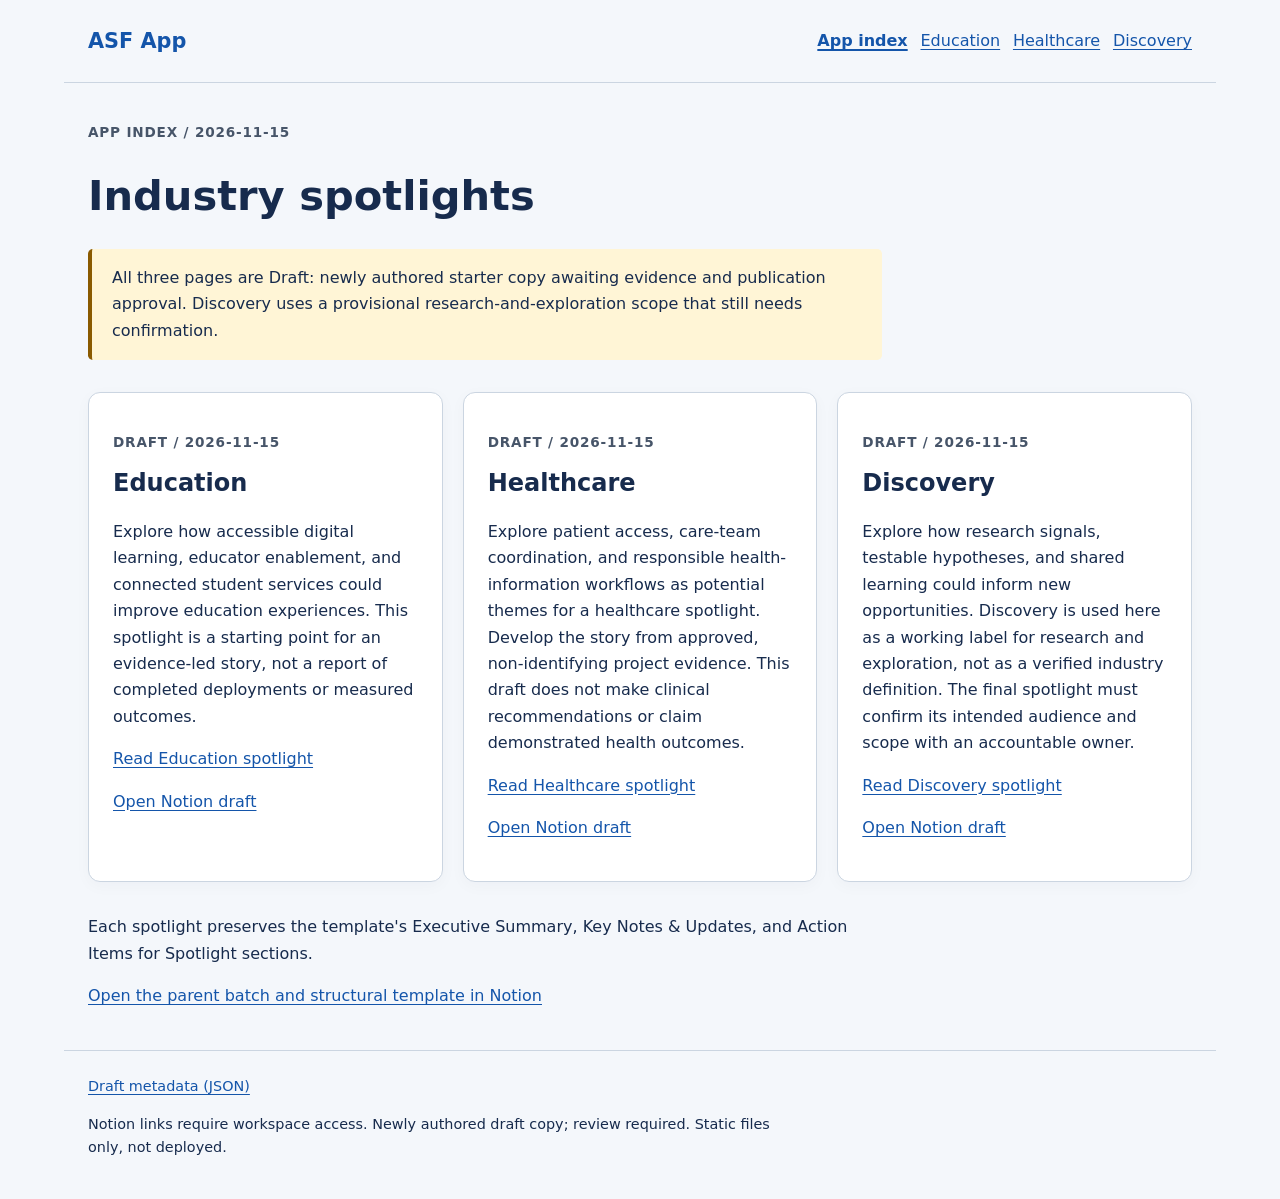
==== app-index/index.html @ f2b4c085 "Initialize industry spotlight drafts and linked app index" ====
<!doctype html>
<html lang="en">
<head>
<meta charset="utf-8">
<meta name="viewport" content="width=device-width, initial-scale=1">
<title>App Index | Industry Spotlight Drafts</title>
<meta name="description" content="Browse Education, Healthcare, and Discovery draft industry spotlights.">
<meta name="robots" content="noindex, nofollow">
<meta name="content-status" content="draft">
<meta name="date" content="2026-11-15">
<link rel="stylesheet" href="styles.css">
</head>
<body>
<a class="skip" href="#main">Skip to content</a>
<header><a class="brand" href="../index.html">ASF App</a><nav aria-label="Primary"><a href="index.html" aria-current="page">App index</a> <a href="education.html">Education</a> <a href="healthcare.html">Healthcare</a> <a href="discovery.html">Discovery</a></nav></header>
<main id="main">
<p class="eyebrow">App index / 2026-11-15</p>
<h1>Industry spotlights</h1>
<p class="notice">All three pages are Draft: newly authored starter copy awaiting evidence and publication approval. Discovery uses a provisional research-and-exploration scope that still needs confirmation.</p>
<section class="cards" aria-label="Industry spotlight drafts">
<article class="card"><p class="eyebrow">Draft / 2026-11-15</p><h2>Education</h2><p>Explore how accessible digital learning, educator enablement, and connected student services could improve education experiences. This spotlight is a starting point for an evidence-led story, not a report of completed deployments or measured outcomes.</p><p><a href="education.html">Read Education spotlight</a></p><p><a href="https://app.notion.com/p/Education-Industry-Spotlight-Draft-41957d1adb20814c8f43ea13ad3e563c">Open Notion draft</a></p></article>
<article class="card"><p class="eyebrow">Draft / 2026-11-15</p><h2>Healthcare</h2><p>Explore patient access, care-team coordination, and responsible health-information workflows as potential themes for a healthcare spotlight. Develop the story from approved, non-identifying project evidence. This draft does not make clinical recommendations or claim demonstrated health outcomes.</p><p><a href="healthcare.html">Read Healthcare spotlight</a></p><p><a href="https://app.notion.com/p/Healthcare-Industry-Spotlight-Draft-41957d1adb2081e9988ed204d432a972">Open Notion draft</a></p></article>
<article class="card"><p class="eyebrow">Draft / 2026-11-15</p><h2>Discovery</h2><p>Explore how research signals, testable hypotheses, and shared learning could inform new opportunities. Discovery is used here as a working label for research and exploration, not as a verified industry definition. The final spotlight must confirm its intended audience and scope with an accountable owner.</p><p><a href="discovery.html">Read Discovery spotlight</a></p><p><a href="https://app.notion.com/p/Discovery-Industry-Spotlight-Draft-41957d1adb20817c8a04d24815418b3d">Open Notion draft</a></p></article>
</section>
<p>Each spotlight preserves the template's Executive Summary, Key Notes &amp; Updates, and Action Items for Spotlight sections.</p>
<p><a href="https://app.notion.com/p/Energy-and-Utilities-Discovery-Spotlight-Batch-41957d1adb2080708147c165274a7d5c">Open the parent batch and structural template in Notion</a></p>
</main>
<footer><a href="metadata.json">Draft metadata (JSON)</a><p>Notion links require workspace access. Newly authored draft copy; review required. Static files only, not deployed.</p></footer>
</body>
</html>
---- app-index/styles.css ----
:root{font-family:system-ui,-apple-system,BlinkMacSystemFont,"Segoe UI",sans-serif;color:#172b4d;background:#f4f7fb;line-height:1.65}
*{box-sizing:border-box}body{margin:0}header,main,footer{max-width:72rem;margin:auto;padding:1.5rem}header{display:flex;align-items:center;justify-content:space-between;gap:1rem;flex-wrap:wrap;border-bottom:1px solid #cbd5e1}main{min-height:65vh}nav{display:flex;gap:.8rem;flex-wrap:wrap}a{color:#1455aa;text-underline-offset:.2em;overflow-wrap:anywhere}a:hover{text-decoration-thickness:.15em}a:focus-visible{outline:3px solid #a94700;outline-offset:4px}a[aria-current=page]{font-weight:750;text-decoration-thickness:.15em}.brand{font-size:1.3rem;font-weight:800;text-decoration:none}.eyebrow{color:#475569;font-size:.85rem;font-weight:700;text-transform:uppercase;letter-spacing:.06em}h1{font-size:clamp(1.8rem,5vw,2.6rem);line-height:1.2}h2{line-height:1.35;margin-top:2rem}p,li{max-width:78ch}li+li{margin-top:.5rem}.notice,blockquote{margin:1.5rem 0;padding:1rem 1.25rem;background:#fff5d6;border-left:4px solid #8a5a00;border-radius:.3rem}blockquote p{margin:0}.cards{display:grid;grid-template-columns:repeat(auto-fit,minmax(min(100%,18rem),1fr));gap:1.25rem;margin:2rem 0}.card{padding:1.5rem;background:white;border:1px solid #cbd5e1;border-radius:.75rem;box-shadow:0 4px 16px #172b4d08}.card h2{margin-top:.5rem}.button{display:inline-block;background:#1455aa;color:white;padding:.7rem 1.2rem;border-radius:.4rem;font-weight:700}code{background:#e2e8f0;padding:.15rem .3rem;border-radius:.25rem}footer{border-top:1px solid #cbd5e1;font-size:.9rem}.skip{position:absolute;left:1rem;top:-5rem;background:white;padding:.75rem;z-index:1}.skip:focus{top:1rem}@media(max-width:36rem){header,main,footer{padding:1rem}nav{gap:.65rem}}
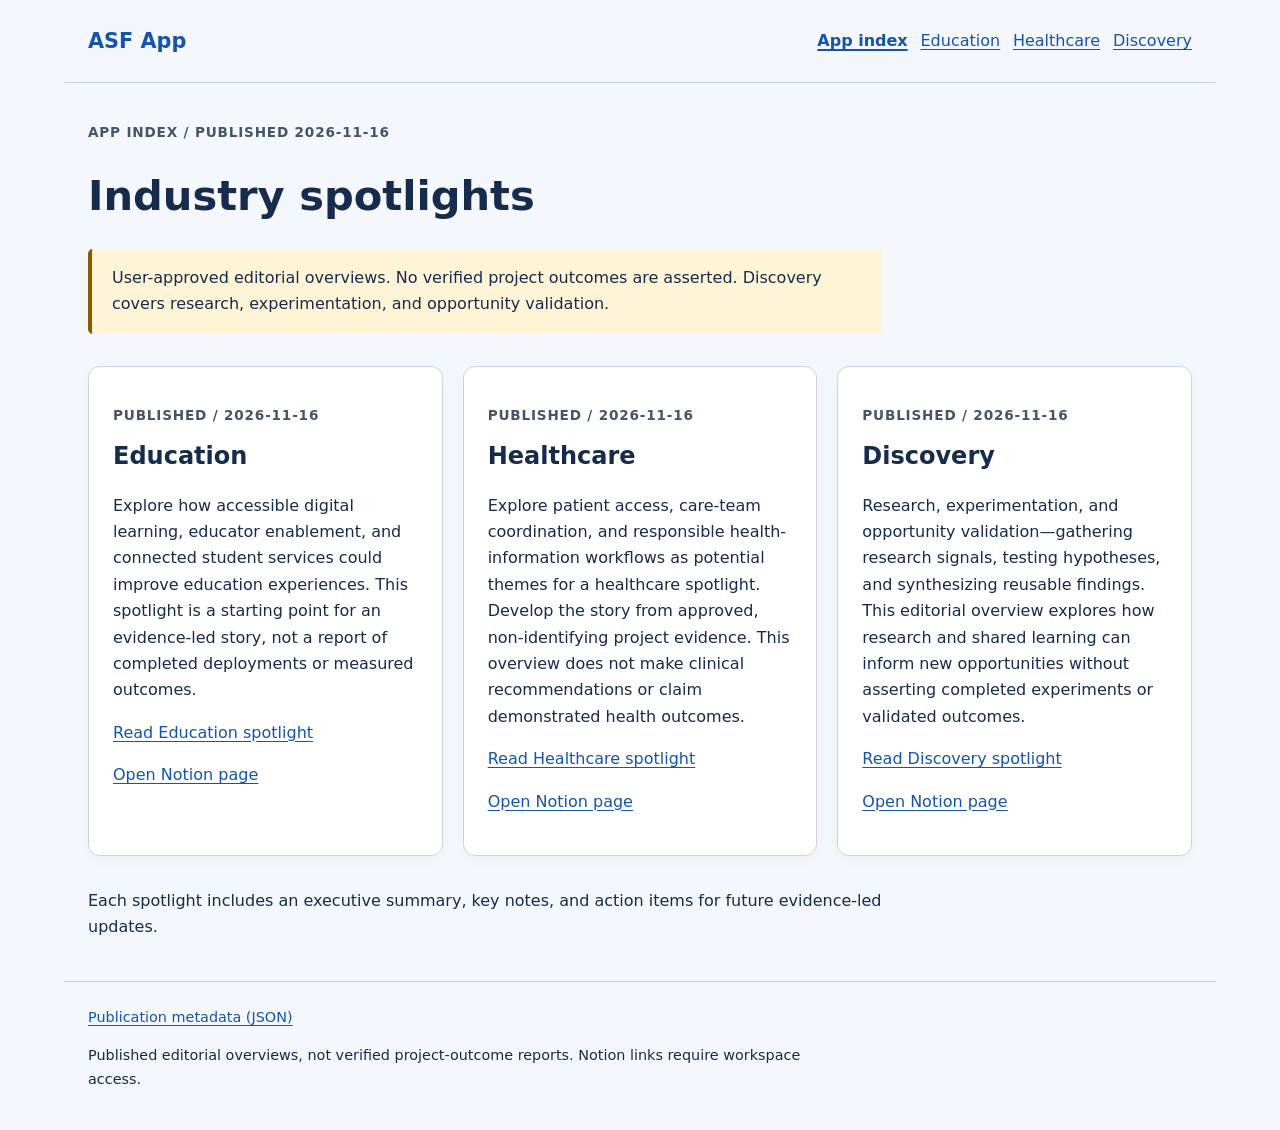
==== commit 37b6447b: "Publish industry spotlights and finalize Discovery scope" ====
--- a/app-index/index.html
+++ b/app-index/index.html
@@ -3,28 +3,27 @@
 <head>
 <meta charset="utf-8">
 <meta name="viewport" content="width=device-width, initial-scale=1">
-<title>App Index | Industry Spotlight Drafts</title>
-<meta name="description" content="Browse Education, Healthcare, and Discovery draft industry spotlights.">
-<meta name="robots" content="noindex, nofollow">
-<meta name="content-status" content="draft">
-<meta name="date" content="2026-11-15">
+<title>App Index | Published Industry Spotlights</title>
+<meta name="description" content="Browse the published Education, Healthcare, and Discovery industry spotlights.">
+<meta name="robots" content="index, follow">
+<meta name="content-status" content="published">
+<meta name="date" content="2026-11-16">
 <link rel="stylesheet" href="styles.css">
 </head>
 <body>
 <a class="skip" href="#main">Skip to content</a>
 <header><a class="brand" href="../index.html">ASF App</a><nav aria-label="Primary"><a href="index.html" aria-current="page">App index</a> <a href="education.html">Education</a> <a href="healthcare.html">Healthcare</a> <a href="discovery.html">Discovery</a></nav></header>
 <main id="main">
-<p class="eyebrow">App index / 2026-11-15</p>
+<p class="eyebrow">App index / Published 2026-11-16</p>
 <h1>Industry spotlights</h1>
-<p class="notice">All three pages are Draft: newly authored starter copy awaiting evidence and publication approval. Discovery uses a provisional research-and-exploration scope that still needs confirmation.</p>
-<section class="cards" aria-label="Industry spotlight drafts">
-<article class="card"><p class="eyebrow">Draft / 2026-11-15</p><h2>Education</h2><p>Explore how accessible digital learning, educator enablement, and connected student services could improve education experiences. This spotlight is a starting point for an evidence-led story, not a report of completed deployments or measured outcomes.</p><p><a href="education.html">Read Education spotlight</a></p><p><a href="https://app.notion.com/p/Education-Industry-Spotlight-Draft-41957d1adb20814c8f43ea13ad3e563c">Open Notion draft</a></p></article>
-<article class="card"><p class="eyebrow">Draft / 2026-11-15</p><h2>Healthcare</h2><p>Explore patient access, care-team coordination, and responsible health-information workflows as potential themes for a healthcare spotlight. Develop the story from approved, non-identifying project evidence. This draft does not make clinical recommendations or claim demonstrated health outcomes.</p><p><a href="healthcare.html">Read Healthcare spotlight</a></p><p><a href="https://app.notion.com/p/Healthcare-Industry-Spotlight-Draft-41957d1adb2081e9988ed204d432a972">Open Notion draft</a></p></article>
-<article class="card"><p class="eyebrow">Draft / 2026-11-15</p><h2>Discovery</h2><p>Explore how research signals, testable hypotheses, and shared learning could inform new opportunities. Discovery is used here as a working label for research and exploration, not as a verified industry definition. The final spotlight must confirm its intended audience and scope with an accountable owner.</p><p><a href="discovery.html">Read Discovery spotlight</a></p><p><a href="https://app.notion.com/p/Discovery-Industry-Spotlight-Draft-41957d1adb20817c8a04d24815418b3d">Open Notion draft</a></p></article>
+<p class="notice">User-approved editorial overviews. No verified project outcomes are asserted. Discovery covers research, experimentation, and opportunity validation.</p>
+<section class="cards" aria-label="Published industry spotlights">
+<article class="card"><p class="eyebrow">Published / 2026-11-16</p><h2>Education</h2><p>Explore how accessible digital learning, educator enablement, and connected student services could improve education experiences. This spotlight is a starting point for an evidence-led story, not a report of completed deployments or measured outcomes.</p><p><a href="education.html">Read Education spotlight</a></p><p><a href="https://app.notion.com/p/Education-Industry-Spotlight-Published-41957d1adb20814c8f43ea13ad3e563c">Open Notion page</a></p></article>
+<article class="card"><p class="eyebrow">Published / 2026-11-16</p><h2>Healthcare</h2><p>Explore patient access, care-team coordination, and responsible health-information workflows as potential themes for a healthcare spotlight. Develop the story from approved, non-identifying project evidence. This overview does not make clinical recommendations or claim demonstrated health outcomes.</p><p><a href="healthcare.html">Read Healthcare spotlight</a></p><p><a href="https://app.notion.com/p/Healthcare-Industry-Spotlight-Published-41957d1adb2081e9988ed204d432a972">Open Notion page</a></p></article>
+<article class="card"><p class="eyebrow">Published / 2026-11-16</p><h2>Discovery</h2><p>Research, experimentation, and opportunity validation—gathering research signals, testing hypotheses, and synthesizing reusable findings. This editorial overview explores how research and shared learning can inform new opportunities without asserting completed experiments or validated outcomes.</p><p><a href="discovery.html">Read Discovery spotlight</a></p><p><a href="https://app.notion.com/p/Discovery-Industry-Spotlight-Published-41957d1adb20817c8a04d24815418b3d">Open Notion page</a></p></article>
 </section>
-<p>Each spotlight preserves the template's Executive Summary, Key Notes &amp; Updates, and Action Items for Spotlight sections.</p>
-<p><a href="https://app.notion.com/p/Energy-and-Utilities-Discovery-Spotlight-Batch-41957d1adb2080708147c165274a7d5c">Open the parent batch and structural template in Notion</a></p>
+<p>Each spotlight includes an executive summary, key notes, and action items for future evidence-led updates.</p>
 </main>
-<footer><a href="metadata.json">Draft metadata (JSON)</a><p>Notion links require workspace access. Newly authored draft copy; review required. Static files only, not deployed.</p></footer>
+<footer><a href="metadata.json">Publication metadata (JSON)</a><p>Published editorial overviews, not verified project-outcome reports. Notion links require workspace access.</p></footer>
 </body>
 </html>
